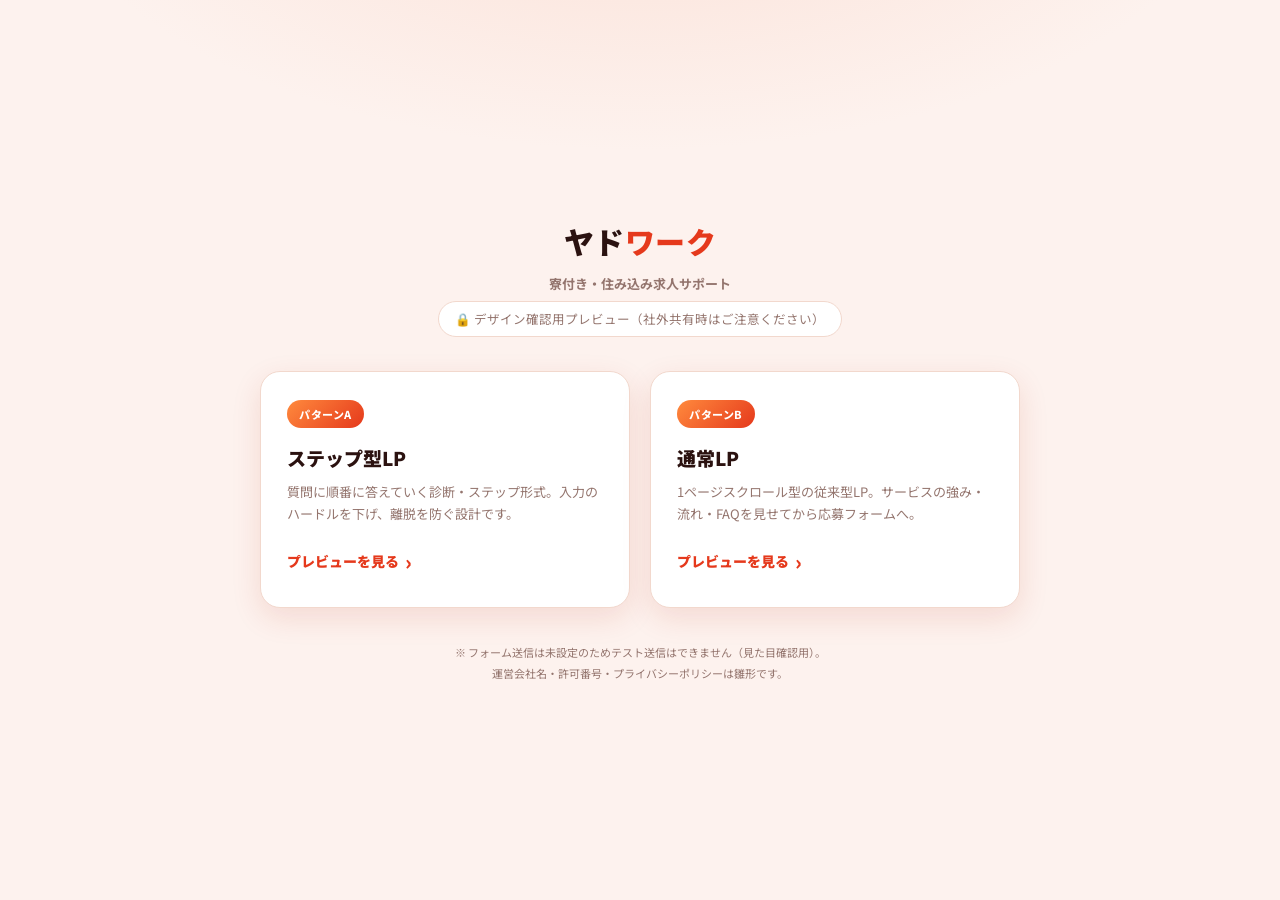
==== index.html @ 2a6c483b "Add ヤドワーク LP (v2 step-type / normal) preview Co-Authored-By: Claude Opus 4.8 <noreply@anthropic.com>" ====
<!DOCTYPE html>
<html lang="ja">
<head>
<meta charset="UTF-8">
<meta name="viewport" content="width=device-width, initial-scale=1.0">
<title>ヤドワーク | LPプレビュー</title>
<meta name="robots" content="noindex,nofollow">
<link rel="icon" type="image/png" href="favicon.png">
<link rel="apple-touch-icon" href="favicon.png">
<link rel="preconnect" href="https://fonts.googleapis.com">
<link rel="preconnect" href="https://fonts.gstatic.com" crossorigin>
<link href="https://fonts.googleapis.com/css2?family=Noto+Sans+JP:wght@400;500;700;800;900&display=swap" rel="stylesheet">
<style>
  :root{
    --primary:#e5391c;--primary-dark:#bb2410;--navy:#2b1210;--sky:#ff8a3d;
    --bg:#fdf2ee;--card:#fff;--text:#2b1a17;--muted:#94756e;--line:#f2d8cd;
    --shadow:0 10px 30px rgba(180,42,18,.12);
  }
  *{box-sizing:border-box;margin:0;padding:0;}
  body{
    font-family:"Noto Sans JP","Hiragino Kaku Gothic ProN","Hiragino Sans",Meiryo,sans-serif;
    color:var(--text);line-height:1.7;min-height:100vh;
    display:flex;flex-direction:column;align-items:center;justify-content:center;
    padding:40px 20px;
    background:radial-gradient(1000px 500px at 50% -150px,#fbe0d6 0%,transparent 60%),var(--bg);
  }
  .logo{font-size:30px;font-weight:900;letter-spacing:.5px;color:var(--navy);margin-bottom:6px;}
  .logo .b{color:var(--primary);}
  .tag{font-size:13px;font-weight:700;color:var(--muted);margin-bottom:6px;}
  .note{font-size:12.5px;color:var(--muted);background:#fff;border:1px solid var(--line);
    border-radius:999px;padding:6px 16px;margin-bottom:34px;}
  .cards{display:grid;gap:20px;width:100%;max-width:760px;}
  @media(min-width:640px){ .cards{grid-template-columns:1fr 1fr;} }
  .card{background:var(--card);border:1px solid var(--line);border-radius:20px;
    padding:28px 26px;box-shadow:var(--shadow);text-decoration:none;color:inherit;
    display:flex;flex-direction:column;transition:transform .16s,box-shadow .16s;}
  .card:hover{transform:translateY(-4px);box-shadow:0 16px 40px rgba(180,42,18,.18);}
  .card .badge{align-self:flex-start;font-size:11px;font-weight:800;color:#fff;
    background:linear-gradient(135deg,var(--sky),var(--primary));
    padding:5px 12px;border-radius:999px;margin-bottom:14px;letter-spacing:.5px;}
  .card h2{font-size:19px;font-weight:900;color:var(--navy);margin-bottom:6px;}
  .card p{font-size:13px;color:var(--muted);margin-bottom:20px;flex:1;}
  .card .go{display:inline-flex;align-items:center;gap:6px;align-self:flex-start;
    font-size:14px;font-weight:900;color:var(--primary);}
  .card .go::after{content:"›";font-size:20px;}
  footer{margin-top:34px;font-size:11px;color:var(--muted);text-align:center;line-height:1.9;}
</style>
</head>
<body>
  <div class="logo">ヤド<span class="b">ワーク</span></div>
  <div class="tag">寮付き・住み込み求人サポート</div>
  <div class="note">🔒 デザイン確認用プレビュー（社外共有時はご注意ください）</div>

  <div class="cards">
    <a class="card" href="v2_home.html">
      <span class="badge">パターンA</span>
      <h2>ステップ型LP</h2>
      <p>質問に順番に答えていく診断・ステップ形式。入力のハードルを下げ、離脱を防ぐ設計です。</p>
      <span class="go">プレビューを見る</span>
    </a>
    <a class="card" href="lp_normal.html">
      <span class="badge">パターンB</span>
      <h2>通常LP</h2>
      <p>1ページスクロール型の従来型LP。サービスの強み・流れ・FAQを見せてから応募フォームへ。</p>
      <span class="go">プレビューを見る</span>
    </a>
  </div>

  <footer>
    ※ フォーム送信は未設定のためテスト送信はできません（見た目確認用）。<br>
    運営会社名・許可番号・プライバシーポリシーは雛形です。
  </footer>
</body>
</html>
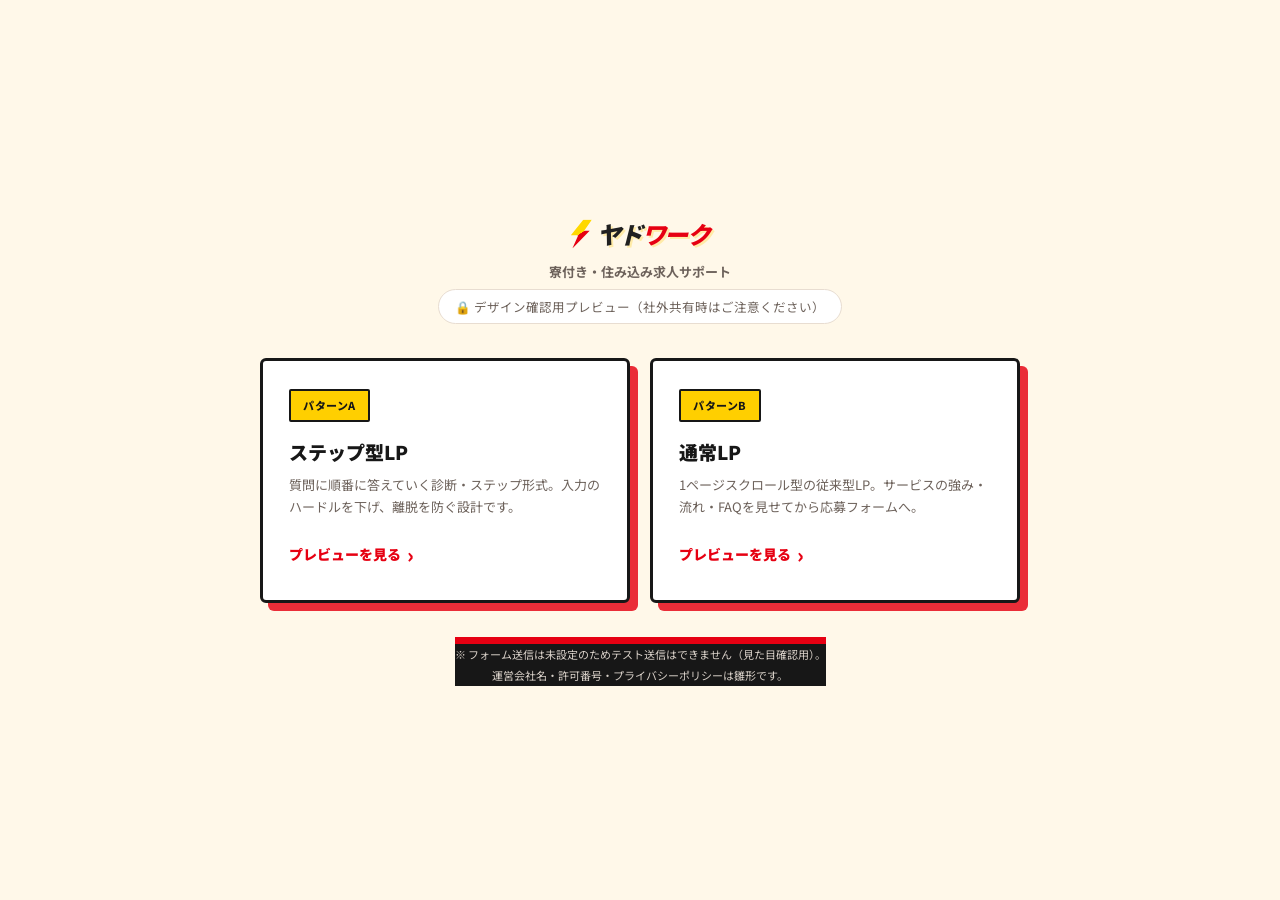
==== commit f5e03077: "Refresh LP design" ====
--- a/index.html
+++ b/index.html
@@ -45,6 +45,7 @@
   .card .go::after{content:"›";font-size:20px;}
   footer{margin-top:34px;font-size:11px;color:var(--muted);text-align:center;line-height:1.9;}
 </style>
+<link rel="stylesheet" href="design-reference.css">
 </head>
 <body>
   <div class="logo">ヤド<span class="b">ワーク</span></div>
--- a/design-reference.css
+++ b/design-reference.css
@@ -0,0 +1,628 @@
+/*
+ * YADOWORK — high-impact recruitment LP theme
+ * Inspired by the reference's urgency, contrast and conversion rhythm,
+ * while preserving YADOWORK's original content and form behavior.
+ */
+
+:root {
+  --primary: #e60012;
+  --primary-dark: #a9000c;
+  --navy: #171717;
+  --accent: #ff3b18;
+  --sky: #ffca00;
+  --sky-light: #fff08a;
+  --bg: #fff8e9;
+  --card: #fff;
+  --text: #1d1d1d;
+  --muted: #6d625b;
+  --line: #e8ddd1;
+  --danger: #d90012;
+  --radius: 10px;
+  --shadow: 0 10px 0 rgba(27, 27, 27, .1);
+  --shadow-sm: 0 4px 0 rgba(27, 27, 27, .09);
+}
+
+* { box-sizing: border-box; }
+
+body {
+  color: var(--text);
+  background: var(--bg);
+}
+
+/* Bold, compact header modeled on direct-response recruitment pages. */
+header {
+  background: rgba(255, 255, 255, .97) !important;
+  border-bottom: 4px solid var(--primary) !important;
+  box-shadow: 0 3px 0 rgba(0, 0, 0, .08);
+}
+
+.header-inner { min-height: 70px; }
+
+.logo,
+header .logo {
+  position: relative;
+  padding-left: 26px;
+  color: #202020 !important;
+  font-size: 24px !important;
+  font-weight: 900 !important;
+  font-style: italic;
+  letter-spacing: -.06em !important;
+  text-shadow: 2px 2px 0 rgba(255, 202, 0, .28);
+}
+
+.logo::before,
+header .logo::before {
+  content: "";
+  position: absolute;
+  left: 0;
+  top: 50%;
+  width: 19px;
+  height: 29px;
+  background: linear-gradient(145deg, #ffd800 0 48%, var(--primary) 49% 100%);
+  clip-path: polygon(55% 0, 100% 0, 67% 39%, 96% 39%, 18% 100%, 39% 54%, 0 54%);
+  transform: translateY(-50%) skewX(-8deg);
+}
+
+.logo .b,
+header .logo .b { color: var(--primary) !important; }
+
+.header-tag,
+header .tag {
+  color: #161616 !important;
+  background: #fff3ad !important;
+  border: 1px solid #f0ce1e;
+  border-radius: 3px !important;
+  font-weight: 900 !important;
+}
+
+.header-cta {
+  border-radius: 5px !important;
+  color: #171717 !important;
+  background: linear-gradient(#ffe95b, #ffc400) !important;
+  border: 2px solid #171717;
+  box-shadow: 0 4px 0 #171717 !important;
+  letter-spacing: .03em;
+}
+
+.header-cta:hover { transform: translateY(2px) !important; box-shadow: 0 2px 0 #171717 !important; }
+
+/* First view: red velocity field, dark photo edge and oversized benefit copy. */
+.hero {
+  isolation: isolate;
+  background:
+    linear-gradient(90deg, rgba(120, 0, 8, .98) 0%, rgba(207, 0, 14, .94) 43%, rgba(213, 0, 15, .38) 72%, rgba(16, 16, 16, .22) 100%),
+    url("images/hero-bg.png") 82% center / cover no-repeat !important;
+  border-bottom: 8px solid #171717;
+}
+
+.hero::before { display: none !important; }
+
+.hero::after { display: none !important; }
+
+.hero-inner {
+  min-height: 535px;
+  padding: 64px 20px 72px !important;
+  text-align: left !important;
+  display: flex;
+  flex-direction: column;
+  align-items: flex-start;
+  justify-content: center;
+}
+
+.hero .inner { text-align: left; }
+
+.hero .sub {
+  position: relative;
+  color: #171717 !important;
+  background: #ffda00 !important;
+  border: 3px solid #171717 !important;
+  border-radius: 0 !important;
+  padding: 7px 22px !important;
+  font-size: 15px !important;
+  font-weight: 900 !important;
+  letter-spacing: .08em !important;
+  transform: skewX(-7deg);
+  box-shadow: 5px 5px 0 rgba(0, 0, 0, .32);
+}
+
+.hero h1 {
+  max-width: 700px;
+  margin-top: 8px !important;
+  font-size: clamp(35px, 4.2vw, 58px) !important;
+  line-height: 1.25 !important;
+  letter-spacing: 0 !important;
+  text-shadow: 0 3px 0 rgba(0, 0, 0, .32), 0 8px 20px rgba(0, 0, 0, .22);
+}
+
+.hero h1 .hl {
+  color: #ffe100 !important;
+  background: none !important;
+  -webkit-text-stroke: 0 !important;
+  text-decoration: none !important;
+  text-shadow: 0 2px 0 #720008;
+}
+
+.hero .lead {
+  max-width: 660px !important;
+  margin: 8px 0 0 !important;
+  padding: 9px 14px;
+  color: #171717;
+  background: rgba(255, 255, 255, .94);
+  border-left: 6px solid #ffda00;
+  font-size: 16px !important;
+  font-weight: 800;
+}
+
+.hero .badges { justify-content: flex-start !important; gap: 8px !important; }
+
+.hero .badge {
+  color: #171717 !important;
+  background: #fff !important;
+  border: 2px solid #171717 !important;
+  border-radius: 4px !important;
+  box-shadow: 3px 3px 0 #ffcf00;
+  font-weight: 900 !important;
+}
+
+.hero .badge .material-symbols-outlined { color: var(--primary); font-weight: 700; }
+
+.hero-cta {
+  min-width: min(420px, 100%);
+  color: #171717 !important;
+  background: linear-gradient(#fff175, #ffca00) !important;
+  border: 3px solid #171717;
+  border-radius: 6px !important;
+  box-shadow: 0 7px 0 #171717, 0 16px 26px rgba(0, 0, 0, .25) !important;
+  font-size: 21px !important;
+  letter-spacing: .03em;
+}
+
+.hero-cta:hover { transform: translateY(3px) !important; box-shadow: 0 4px 0 #171717 !important; }
+
+.trust-band {
+  margin-top: 0;
+  background: #202020 !important;
+  border: 0 !important;
+}
+
+.trust-grid { gap: 8px !important; padding: 18px 0 22px !important; }
+
+.trust-grid .t,
+.trust .t {
+  border: 2px solid #171717 !important;
+  border-radius: 5px !important;
+  box-shadow: 4px 4px 0 #e60012 !important;
+}
+
+.trust-grid b,
+.trust b { color: var(--primary) !important; letter-spacing: -.04em; }
+
+@media (max-width: 719px) {
+  .header-inner { min-height: 60px; }
+  .logo, header .logo { font-size: 21px !important; }
+  .header-cta { padding: 8px 12px !important; font-size: 12px !important; }
+  .hero { background-position: 68% center !important; }
+  .hero-inner { min-height: 540px; padding: 34px 18px 44px !important; justify-content: flex-end; }
+  .hero .inner { padding: 38px 20px 42px !important; }
+  .hero h1 { max-width: 92%; font-size: clamp(30px, 8.6vw, 42px) !important; }
+  .hero .lead { font-size: 14px !important; }
+  .hero .badges { gap: 6px !important; }
+  .hero .badge { padding: 6px 8px !important; font-size: 11px !important; }
+}
+
+@media (max-width: 480px) {
+  .hero-inner { min-height: 510px; }
+  .hero h1 { max-width: 100%; font-size: 31px !important; }
+  .hero .sub { padding: 5px 12px !important; font-size: 12px !important; }
+  .trust-grid .t { padding: 13px 4px !important; }
+}
+
+/* Section rhythm and graphic headlines. */
+section.block { padding: 68px 0 !important; }
+
+section.block:nth-of-type(even) {
+  background-color: rgba(255, 255, 255, .72);
+}
+
+.sec-head { margin-bottom: 38px !important; }
+
+.sec-head .eyebrow {
+  position: relative;
+  color: #fff !important;
+  background: var(--primary) !important;
+  border: 2px solid #171717;
+  border-radius: 0 !important;
+  padding: 6px 20px !important;
+  box-shadow: 4px 4px 0 #ffcf00;
+  letter-spacing: .12em !important;
+  transform: skewX(-6deg);
+}
+
+.sec-head h2 {
+  color: #171717 !important;
+  font-size: clamp(26px, 3vw, 38px) !important;
+  line-height: 1.35 !important;
+  letter-spacing: -.04em !important;
+}
+
+.sec-head h2 .hl {
+  color: var(--primary) !important;
+  background: linear-gradient(transparent 68%, #ffdf24 68%);
+  padding: 0 .08em;
+}
+
+.sec-head p { color: #665d57 !important; font-size: 14px !important; }
+
+.problem {
+  position: relative;
+  max-width: 820px !important;
+  border: 3px solid #171717 !important;
+  border-radius: 7px !important;
+  box-shadow: 10px 10px 0 #ffce00 !important;
+  padding: 34px !important;
+}
+
+.problem::before {
+  content: "CHECK";
+  position: absolute;
+  top: -17px;
+  left: 24px;
+  padding: 4px 13px;
+  color: #fff;
+  background: #171717;
+  font-size: 12px;
+  font-weight: 900;
+  letter-spacing: .16em;
+}
+
+.problem li {
+  border: 1px solid #eadccf !important;
+  border-left: 7px solid var(--primary) !important;
+  border-radius: 3px !important;
+  background: #fff9ee !important;
+  font-size: 15px !important;
+}
+
+.problem .arrow { color: var(--primary) !important; filter: drop-shadow(0 3px 0 #ffd500); }
+
+.problem .solve {
+  display: inline-block;
+  width: 100%;
+  padding: 12px 16px;
+  color: #171717 !important;
+  background: #ffda00;
+  border: 2px solid #171717;
+  font-size: 18px !important;
+}
+
+.reasons { gap: 22px !important; }
+
+.reason,
+.job,
+.voice,
+.flow .c,
+.faq details {
+  border: 2px solid #171717 !important;
+  border-radius: 6px !important;
+  box-shadow: var(--shadow-sm) !important;
+}
+
+.reason { position: relative; overflow: hidden; padding: 26px 22px 30px !important; }
+
+.reason::after {
+  content: "";
+  position: absolute;
+  right: -32px;
+  bottom: -42px;
+  width: 112px;
+  height: 112px;
+  background: #ffdc28;
+  transform: rotate(35deg);
+  opacity: .22;
+}
+
+.reason:hover,
+.job:hover { transform: translateY(-4px) !important; box-shadow: 0 8px 0 rgba(23, 23, 23, .15) !important; }
+
+.reason .num {
+  width: 42px !important;
+  height: 42px !important;
+  border: 2px solid #171717;
+  border-radius: 4px !important;
+  color: #171717 !important;
+  background: #ffda00 !important;
+  box-shadow: 3px 3px 0 var(--primary);
+  font-size: 18px !important;
+}
+
+.reason .ic {
+  color: #fff !important;
+  background: var(--primary) !important;
+  border: 2px solid #171717;
+  border-radius: 50% !important;
+}
+
+.reason h3 { font-size: 18px !important; }
+
+.jobs { gap: 16px !important; }
+
+.job {
+  padding: 26px 12px !important;
+  background: linear-gradient(#fff 0 68%, #fff1b9 68% 100%) !important;
+}
+
+.job .material-symbols-outlined {
+  display: grid;
+  place-items: center;
+  width: 62px;
+  height: 62px;
+  margin: 0 auto;
+  color: #fff !important;
+  background: var(--primary);
+  border: 3px solid #171717;
+  border-radius: 50%;
+  box-shadow: 4px 4px 0 #ffcf00;
+}
+
+.job b { margin-top: 15px !important; font-size: 16px !important; }
+
+.flow .step { gap: 20px !important; }
+
+.flow .step:not(:last-child)::before {
+  left: 24px !important;
+  width: 4px !important;
+  background: repeating-linear-gradient(#171717 0 8px, #ffcf00 8px 16px) !important;
+}
+
+.flow .n {
+  border: 3px solid #171717;
+  color: #171717 !important;
+  background: #ffcf00 !important;
+  box-shadow: 4px 4px 0 var(--primary) !important;
+}
+
+.flow .c { padding: 18px 22px !important; }
+.flow .c h3 { color: var(--primary) !important; font-size: 17px !important; }
+
+.voice { position: relative; border-top: 8px solid var(--primary) !important; }
+.voice .stars { color: #e60012 !important; }
+.voice .ava { color: #171717 !important; background: #ffda00 !important; border: 2px solid #171717; }
+
+.faq { gap: 14px !important; }
+.faq details[open] { box-shadow: 6px 6px 0 #ffcf00 !important; }
+.faq summary { padding: 18px 20px !important; font-size: 15px !important; }
+.faq summary .q { color: #171717 !important; background: #ffcf00 !important; border: 2px solid #171717; border-radius: 3px !important; }
+.faq summary .mk { color: var(--primary) !important; font-weight: 900 !important; }
+
+/* Repeated conversion band. */
+.cta-band {
+  position: relative;
+  overflow: hidden;
+  color: #fff;
+  background: #171717 !important;
+  border-top: 8px solid var(--primary);
+  border-bottom: 8px solid var(--primary);
+}
+
+.cta-band::before,
+.cta-band::after { display: none !important; }
+
+.cta-band .wrap { position: relative; z-index: 1; padding: 60px 20px !important; }
+.cta-band h2 { font-size: clamp(28px, 3vw, 39px) !important; }
+
+.cta-band .btn-big {
+  min-width: min(430px, 100%);
+  color: #171717 !important;
+  background: linear-gradient(#fff27a, #ffc900) !important;
+  border: 3px solid #fff;
+  border-radius: 6px !important;
+  outline: 3px solid #171717;
+  box-shadow: 0 7px 0 #870008, 0 14px 24px rgba(0, 0, 0, .34) !important;
+}
+
+.cta-band .btn-big small { color: #493c1e !important; }
+.cta-band .btn-big:hover { transform: translateY(3px) !important; box-shadow: 0 4px 0 #870008 !important; }
+
+/* Form has the visual gravity of a final offer panel. */
+.form-section {
+  padding: 70px 0 90px !important;
+  background: #f4efe8;
+}
+
+.form-card {
+  max-width: 680px !important;
+  border: 4px solid #171717 !important;
+  border-radius: 7px !important;
+  box-shadow: 12px 12px 0 rgba(230, 0, 18, .88) !important;
+}
+
+.form-card .fhead {
+  position: relative;
+  padding: 28px 24px !important;
+  color: #171717 !important;
+  background: #ffcf00 !important;
+  border-bottom: 4px solid #171717;
+}
+
+.form-card .fhead::before {
+  content: "ENTRY";
+  display: block;
+  margin-bottom: 4px;
+  font-size: 12px;
+  font-weight: 900;
+  letter-spacing: .22em;
+}
+
+.form-card .fhead h2 { font-size: 26px !important; }
+.form-body { padding: 34px !important; }
+
+.field label { color: #171717 !important; font-size: 15px !important; }
+
+.field label .req {
+  border-radius: 2px !important;
+  background: var(--primary) !important;
+}
+
+.field label .opt-tag { border-radius: 2px !important; }
+
+.field input,
+.field select {
+  min-height: 54px;
+  border: 2px solid #bcb2a9 !important;
+  border-radius: 4px !important;
+  background-color: #fff !important;
+}
+
+.field input:focus,
+.field select:focus {
+  border-color: var(--primary) !important;
+  box-shadow: 0 0 0 4px rgba(230, 0, 18, .12) !important;
+}
+
+.btn-submit {
+  border: 3px solid #171717 !important;
+  border-radius: 5px !important;
+  color: #171717 !important;
+  background: linear-gradient(#fff175, #ffca00) !important;
+  box-shadow: 0 7px 0 #171717 !important;
+  font-size: 19px !important;
+}
+
+.btn-submit:hover { transform: translateY(3px) !important; box-shadow: 0 4px 0 #171717 !important; }
+.secure { color: #57504a !important; font-weight: 700; }
+
+.sticky-cta {
+  padding: 9px 12px 13px !important;
+  background: rgba(23, 23, 23, .96) !important;
+  border-top: 4px solid var(--primary) !important;
+}
+
+.sticky-cta a {
+  border: 2px solid #171717 !important;
+  border-radius: 5px !important;
+  color: #171717 !important;
+  background: linear-gradient(#fff175, #ffca00) !important;
+  box-shadow: 0 4px 0 #8f000b !important;
+}
+
+footer {
+  color: #d8d0c8 !important;
+  background: #171717 !important;
+  border-top: 7px solid var(--primary);
+}
+
+footer .upd { color: #171717 !important; background: #ffcf00 !important; border-radius: 3px !important; }
+footer .fname { font-size: 19px !important; font-style: italic; }
+
+.modal { border: 3px solid #171717; border-radius: 6px !important; }
+.modal-head { color: #171717; background: #ffcf00; border-bottom: 3px solid #171717 !important; }
+
+/* Step-style LP: same campaign language, tuned for a 480px funnel. */
+.wrap > header .tag { margin-left: auto; }
+
+#introScreen .hero {
+  min-height: 420px;
+  display: flex;
+  align-items: flex-end;
+}
+
+#introScreen .hero .inner {
+  width: 100%;
+  padding: 34px 22px 38px !important;
+  background: linear-gradient(0deg, rgba(110, 0, 8, .97), rgba(195, 0, 14, .8) 76%, transparent);
+}
+
+#introScreen .hero h1 { max-width: 100%; font-size: 32px !important; }
+#introScreen .hero .lead { font-size: 13px !important; }
+
+.intro {
+  position: relative;
+  padding: 30px 20px 42px !important;
+  background: #fff8e9;
+}
+
+.intro .q { font-size: 22px !important; }
+
+.cta,
+.btn-next {
+  border: 3px solid #171717 !important;
+  border-radius: 5px !important;
+  color: #171717 !important;
+  background: linear-gradient(#fff175, #ffca00) !important;
+  box-shadow: 0 6px 0 #171717 !important;
+}
+
+.cta.alt { color: #fff !important; background: linear-gradient(#f52a39, #c90010) !important; }
+.cta:hover { transform: translateY(3px) !important; box-shadow: 0 3px 0 #171717 !important; }
+
+.progress {
+  top: 58px !important;
+  background: rgba(255, 248, 233, .97) !important;
+  border-bottom: 3px solid #171717 !important;
+}
+
+.progress .bar { height: 12px !important; border: 2px solid #171717; background: #fff !important; }
+.progress .fill { background: repeating-linear-gradient(135deg, #e60012 0 10px, #ffca00 10px 20px) !important; }
+.progress .fill::after { display: none; }
+.progress .meta b { color: var(--primary) !important; }
+
+.form-area .step { padding: 34px 20px 12px !important; }
+.form-area .step h2 { font-size: 23px !important; }
+
+.opt {
+  min-height: 66px;
+  border: 2px solid #171717 !important;
+  border-radius: 5px !important;
+  box-shadow: 4px 4px 0 rgba(23, 23, 23, .14) !important;
+}
+
+.opt .ic { border-radius: 4px !important; background: #fff0a5 !important; }
+.opt:hover { border-color: var(--primary) !important; background: #fff9df !important; }
+.opt.sel { border-color: #171717 !important; background: #fff0a5 !important; box-shadow: 5px 5px 0 var(--primary) !important; }
+.opt.sel .ic { color: #171717 !important; background: #ffca00 !important; }
+
+.btn { border: 2px solid #171717 !important; border-radius: 5px !important; }
+.btn-back { background: #e9e3dc !important; color: #504944 !important; }
+.form-area .btn-submit { line-height: 1.35; }
+
+.done .check { color: #171717 !important; background: #ffcf00 !important; border: 4px solid #171717; border-radius: 50% !important; box-shadow: 6px 6px 0 var(--primary) !important; }
+
+/* Preview selector page. */
+body > .cards .card {
+  border: 3px solid #171717 !important;
+  border-radius: 6px !important;
+  box-shadow: 8px 8px 0 rgba(230, 0, 18, .82) !important;
+}
+
+body > .cards .card:hover { transform: translate(-2px, -2px) !important; box-shadow: 11px 11px 0 rgba(230, 0, 18, .82) !important; }
+body > .cards .badge { color: #171717 !important; background: #ffcf00 !important; border: 2px solid #171717; border-radius: 2px !important; }
+body > .cards .go { color: var(--primary) !important; }
+
+@media (max-width: 719px) {
+  section.block { padding: 52px 0 !important; }
+  .sec-head { margin-bottom: 30px !important; }
+  .sec-head h2 { font-size: 27px !important; }
+  .problem { padding: 30px 17px 22px !important; box-shadow: 7px 7px 0 #ffce00 !important; }
+  .problem li { font-size: 14px !important; }
+  .problem .solve { font-size: 15px !important; }
+  .jobs { grid-template-columns: 1fr 1fr !important; gap: 10px !important; }
+  .job { padding: 20px 8px !important; }
+  .job .material-symbols-outlined { width: 52px; height: 52px; font-size: 31px !important; }
+  .cta-band .wrap { padding: 48px 20px !important; }
+  .form-section { padding: 52px 0 80px !important; }
+  .form-card { box-shadow: 7px 7px 0 rgba(230, 0, 18, .88) !important; }
+  .form-body { padding: 26px 18px 30px !important; }
+}
+
+@media (max-width: 479px) {
+  .header-tag { display: none !important; }
+  .sec-head h2 { font-size: 24px !important; }
+  .flow .step { gap: 13px !important; }
+  .flow .c { padding: 15px !important; }
+  .form-card { border-left-width: 2px !important; border-right-width: 2px !important; }
+  #introScreen .hero h1 { font-size: 29px !important; }
+}
+
+@media (prefers-reduced-motion: reduce) {
+  *, *::before, *::after { scroll-behavior: auto !important; animation-duration: .01ms !important; animation-iteration-count: 1 !important; transition-duration: .01ms !important; }
+}
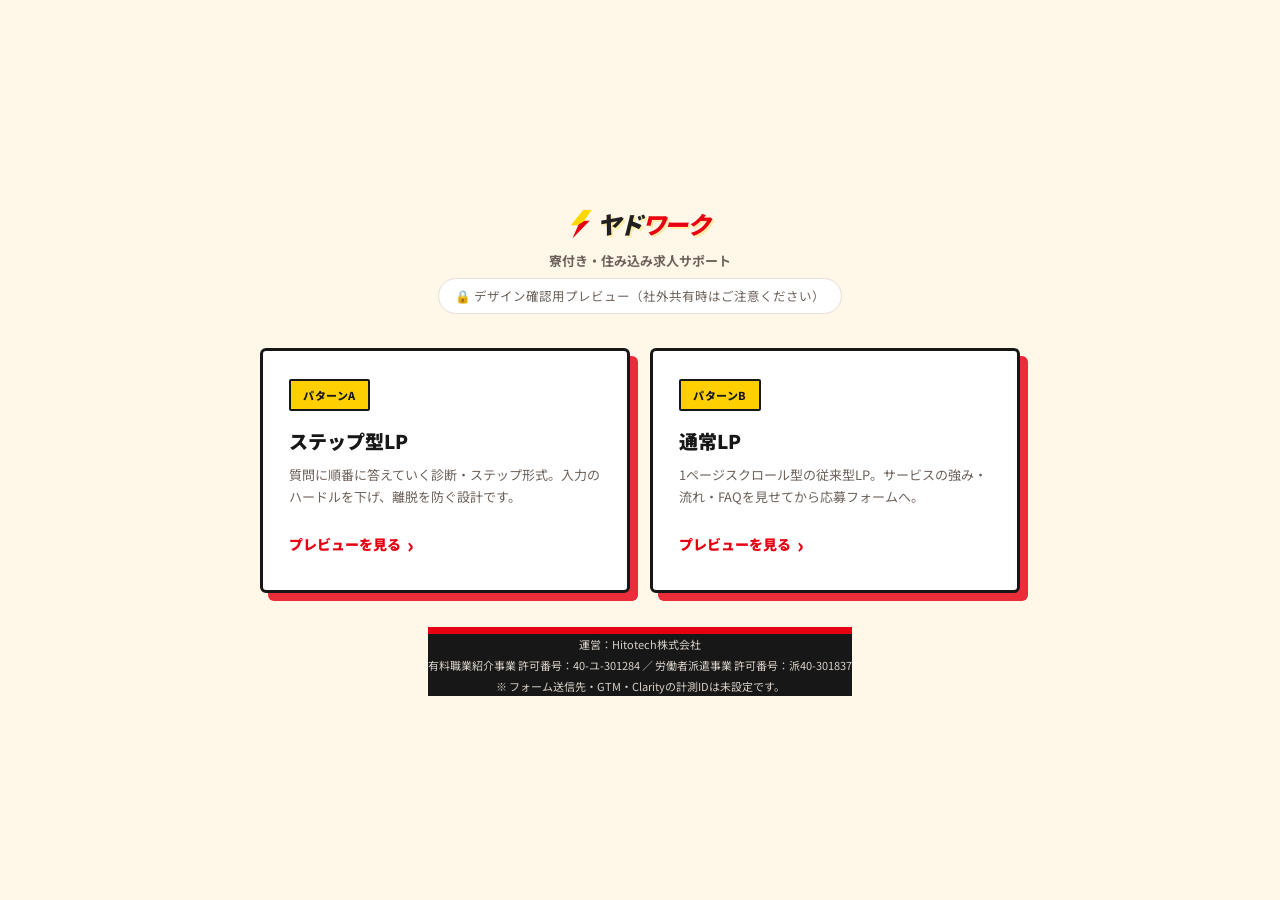
==== commit 2a173fe3: "Prepare both LPs for publication" ====
--- a/index.html
+++ b/index.html
@@ -5,8 +5,8 @@
 <meta name="viewport" content="width=device-width, initial-scale=1.0">
 <title>ヤドワーク | LPプレビュー</title>
 <meta name="robots" content="noindex,nofollow">
-<link rel="icon" type="image/png" href="favicon.png">
-<link rel="apple-touch-icon" href="favicon.png">
+<link rel="icon" type="image/png" href="lp_step/favicon.png">
+<link rel="apple-touch-icon" href="lp_step/favicon.png">
 <link rel="preconnect" href="https://fonts.googleapis.com">
 <link rel="preconnect" href="https://fonts.gstatic.com" crossorigin>
 <link href="https://fonts.googleapis.com/css2?family=Noto+Sans+JP:wght@400;500;700;800;900&display=swap" rel="stylesheet">
@@ -45,7 +45,7 @@
   .card .go::after{content:"›";font-size:20px;}
   footer{margin-top:34px;font-size:11px;color:var(--muted);text-align:center;line-height:1.9;}
 </style>
-<link rel="stylesheet" href="design-reference.css">
+<link rel="stylesheet" href="lp_step/design-reference.css">
 </head>
 <body>
   <div class="logo">ヤド<span class="b">ワーク</span></div>
@@ -53,13 +53,13 @@
   <div class="note">🔒 デザイン確認用プレビュー（社外共有時はご注意ください）</div>
 
   <div class="cards">
-    <a class="card" href="v2_home.html">
+    <a class="card" href="lp_step/index.html">
       <span class="badge">パターンA</span>
       <h2>ステップ型LP</h2>
       <p>質問に順番に答えていく診断・ステップ形式。入力のハードルを下げ、離脱を防ぐ設計です。</p>
       <span class="go">プレビューを見る</span>
     </a>
-    <a class="card" href="lp_normal.html">
+    <a class="card" href="lp_normal/index.html">
       <span class="badge">パターンB</span>
       <h2>通常LP</h2>
       <p>1ページスクロール型の従来型LP。サービスの強み・流れ・FAQを見せてから応募フォームへ。</p>
@@ -68,8 +68,9 @@
   </div>
 
   <footer>
-    ※ フォーム送信は未設定のためテスト送信はできません（見た目確認用）。<br>
-    運営会社名・許可番号・プライバシーポリシーは雛形です。
+    運営：Hitotech株式会社<br>
+    有料職業紹介事業 許可番号：40-ユ-301284 ／ 労働者派遣事業 許可番号：派40-301837<br>
+    ※ フォーム送信先・GTM・Clarityの計測IDは未設定です。
   </footer>
 </body>
 </html>
--- a/lp_step/design-reference.css
+++ b/lp_step/design-reference.css
@@ -0,0 +1,974 @@
+/*
+ * YADOWORK — high-impact recruitment LP theme
+ * Inspired by the reference's urgency, contrast and conversion rhythm,
+ * while preserving YADOWORK's original content and form behavior.
+ */
+
+:root {
+  --primary: #e60012;
+  --primary-dark: #a9000c;
+  --navy: #171717;
+  --accent: #ff3b18;
+  --sky: #ffca00;
+  --sky-light: #fff08a;
+  --bg: #fff8e9;
+  --card: #fff;
+  --text: #1d1d1d;
+  --muted: #6d625b;
+  --line: #e8ddd1;
+  --danger: #d90012;
+  --radius: 10px;
+  --shadow: 0 10px 0 rgba(27, 27, 27, .1);
+  --shadow-sm: 0 4px 0 rgba(27, 27, 27, .09);
+}
+
+* { box-sizing: border-box; }
+
+body {
+  color: var(--text);
+  background: var(--bg);
+}
+
+/* Bold, compact header modeled on direct-response recruitment pages. */
+header {
+  background: rgba(255, 255, 255, .97) !important;
+  border-bottom: 4px solid var(--primary) !important;
+  box-shadow: 0 3px 0 rgba(0, 0, 0, .08);
+}
+
+.header-inner { min-height: 70px; }
+
+.logo,
+header .logo {
+  position: relative;
+  padding-left: 26px;
+  color: #202020 !important;
+  font-size: 24px !important;
+  font-weight: 900 !important;
+  font-style: italic;
+  letter-spacing: -.06em !important;
+  text-shadow: 2px 2px 0 rgba(255, 202, 0, .28);
+}
+
+.logo::before,
+header .logo::before {
+  content: "";
+  position: absolute;
+  left: 0;
+  top: 50%;
+  width: 19px;
+  height: 29px;
+  background: linear-gradient(145deg, #ffd800 0 48%, var(--primary) 49% 100%);
+  clip-path: polygon(55% 0, 100% 0, 67% 39%, 96% 39%, 18% 100%, 39% 54%, 0 54%);
+  transform: translateY(-50%) skewX(-8deg);
+}
+
+.logo .b,
+header .logo .b { color: var(--primary) !important; }
+
+.header-tag,
+header .tag {
+  color: #161616 !important;
+  background: #fff3ad !important;
+  border: 1px solid #f0ce1e;
+  border-radius: 3px !important;
+  font-weight: 900 !important;
+}
+
+.header-cta {
+  border-radius: 5px !important;
+  color: #171717 !important;
+  background: linear-gradient(#ffe95b, #ffc400) !important;
+  border: 2px solid #171717;
+  box-shadow: 0 4px 0 #171717 !important;
+  letter-spacing: .03em;
+}
+
+.header-cta:hover { transform: translateY(2px) !important; box-shadow: 0 2px 0 #171717 !important; }
+
+/* First view: red velocity field, dark photo edge and oversized benefit copy. */
+.hero {
+  isolation: isolate;
+  background:
+    linear-gradient(90deg, rgba(120, 0, 8, .98) 0%, rgba(207, 0, 14, .94) 43%, rgba(213, 0, 15, .38) 72%, rgba(16, 16, 16, .22) 100%),
+    url("images/hero-bg.png") 82% center / cover no-repeat !important;
+  border-bottom: 8px solid #171717;
+}
+
+.hero::before { display: none !important; }
+
+.hero::after { display: none !important; }
+
+.hero-inner {
+  min-height: 535px;
+  padding: 64px 20px 72px !important;
+  text-align: left !important;
+  display: flex;
+  flex-direction: column;
+  align-items: flex-start;
+  justify-content: center;
+}
+
+.hero .inner { text-align: left; }
+
+.hero .sub {
+  position: relative;
+  color: #171717 !important;
+  background: #ffda00 !important;
+  border: 3px solid #171717 !important;
+  border-radius: 0 !important;
+  padding: 7px 22px !important;
+  font-size: 15px !important;
+  font-weight: 900 !important;
+  letter-spacing: .08em !important;
+  transform: skewX(-7deg);
+  box-shadow: 5px 5px 0 rgba(0, 0, 0, .32);
+}
+
+.hero h1 {
+  max-width: 700px;
+  margin-top: 8px !important;
+  font-size: clamp(35px, 4.2vw, 58px) !important;
+  line-height: 1.25 !important;
+  letter-spacing: 0 !important;
+  text-shadow: 0 3px 0 rgba(0, 0, 0, .32), 0 8px 20px rgba(0, 0, 0, .22);
+}
+
+.hero h1 .hl {
+  color: #ffe100 !important;
+  background: none !important;
+  -webkit-text-stroke: 0 !important;
+  text-decoration: none !important;
+  text-shadow: 0 2px 0 #720008;
+}
+
+.hero h1 .hero-line { display: block; }
+
+.hero h1 .hero-key {
+  display: inline-block;
+  font-size: 1.12em;
+  font-weight: 1000;
+  letter-spacing: .025em;
+  text-shadow: 0 2px 0 #720008, 0 6px 16px rgba(65, 0, 5, .38) !important;
+}
+
+.hero .lead {
+  max-width: 660px !important;
+  margin: 8px 0 0 !important;
+  padding: 9px 14px;
+  color: #171717;
+  background: rgba(255, 255, 255, .94);
+  border-left: 6px solid #ffda00;
+  font-size: 16px !important;
+  font-weight: 800;
+}
+
+.hero .badges { justify-content: flex-start !important; gap: 8px !important; }
+
+.hero .badge {
+  color: #171717 !important;
+  background: #fff !important;
+  border: 2px solid #171717 !important;
+  border-radius: 4px !important;
+  box-shadow: 3px 3px 0 #ffcf00;
+  font-weight: 900 !important;
+}
+
+.hero .badge .material-symbols-outlined { color: var(--primary); font-weight: 700; }
+
+.hero-cta {
+  min-width: min(420px, 100%);
+  color: #171717 !important;
+  background: linear-gradient(#fff175, #ffca00) !important;
+  border: 3px solid #171717;
+  border-radius: 6px !important;
+  box-shadow: 0 7px 0 #171717, 0 16px 26px rgba(0, 0, 0, .25) !important;
+  font-size: 21px !important;
+  letter-spacing: .03em;
+}
+
+.hero-cta:hover { transform: translateY(3px) !important; box-shadow: 0 4px 0 #171717 !important; }
+
+.trust-band {
+  margin-top: 0;
+  background: #202020 !important;
+  border: 0 !important;
+}
+
+.trust-grid { gap: 8px !important; padding: 18px 0 22px !important; }
+
+.trust-grid .t,
+.trust .t {
+  border: 2px solid #171717 !important;
+  border-radius: 5px !important;
+  box-shadow: 4px 4px 0 #e60012 !important;
+}
+
+.trust-grid b,
+.trust b { color: var(--primary) !important; letter-spacing: -.04em; }
+
+@media (max-width: 719px) {
+  .header-inner { min-height: 60px; }
+  .logo, header .logo { font-size: 21px !important; }
+  .header-cta { padding: 8px 12px !important; font-size: 12px !important; }
+  .hero { background-position: 68% center !important; }
+  .hero-inner { min-height: 540px; padding: 34px 18px 44px !important; justify-content: flex-end; }
+  .hero .inner { padding: 38px 20px 42px !important; }
+  .hero h1 { max-width: 92%; font-size: clamp(30px, 8.6vw, 42px) !important; }
+  .hero .lead { font-size: 14px !important; }
+  .hero .badges { gap: 6px !important; }
+  .hero .badge { padding: 6px 8px !important; font-size: 11px !important; }
+}
+
+@media (max-width: 480px) {
+  .hero-inner { min-height: 510px; }
+  .hero h1 { max-width: 100%; font-size: 31px !important; }
+  .hero .sub { padding: 5px 12px !important; font-size: 12px !important; }
+  .trust-grid .t { padding: 13px 4px !important; }
+}
+
+/* Section rhythm and graphic headlines. */
+section.block { padding: 68px 0 !important; }
+
+section.block:nth-of-type(even) {
+  background-color: rgba(255, 255, 255, .72);
+}
+
+.sec-head { margin-bottom: 38px !important; }
+
+.sec-head .eyebrow {
+  position: relative;
+  color: #fff !important;
+  background: var(--primary) !important;
+  border: 2px solid #171717;
+  border-radius: 0 !important;
+  padding: 6px 20px !important;
+  box-shadow: 4px 4px 0 #ffcf00;
+  letter-spacing: .12em !important;
+  transform: skewX(-6deg);
+}
+
+.sec-head h2 {
+  color: #171717 !important;
+  font-size: clamp(26px, 3vw, 38px) !important;
+  line-height: 1.35 !important;
+  letter-spacing: -.04em !important;
+}
+
+.sec-head h2 .hl {
+  color: var(--primary) !important;
+  background: linear-gradient(transparent 68%, #ffdf24 68%);
+  padding: 0 .08em;
+}
+
+.sec-head p { color: #665d57 !important; font-size: 14px !important; }
+
+.problem {
+  position: relative;
+  max-width: 820px !important;
+  border: 3px solid #171717 !important;
+  border-radius: 7px !important;
+  box-shadow: 10px 10px 0 #ffce00 !important;
+  padding: 34px !important;
+}
+
+.problem::before {
+  content: "CHECK";
+  position: absolute;
+  top: -17px;
+  left: 24px;
+  padding: 4px 13px;
+  color: #fff;
+  background: #171717;
+  font-size: 12px;
+  font-weight: 900;
+  letter-spacing: .16em;
+}
+
+.problem li {
+  border: 1px solid #eadccf !important;
+  border-left: 7px solid var(--primary) !important;
+  border-radius: 3px !important;
+  background: #fff9ee !important;
+  font-size: 15px !important;
+}
+
+.problem .arrow { color: var(--primary) !important; filter: drop-shadow(0 3px 0 #ffd500); }
+
+.problem .solve {
+  display: inline-block;
+  width: 100%;
+  padding: 12px 16px;
+  color: #171717 !important;
+  background: #ffda00;
+  border: 2px solid #171717;
+  font-size: 18px !important;
+}
+
+.reasons { gap: 22px !important; }
+
+.reason,
+.job,
+.voice,
+.flow .c,
+.faq details {
+  border: 2px solid #171717 !important;
+  border-radius: 6px !important;
+  box-shadow: var(--shadow-sm) !important;
+}
+
+.reason { position: relative; overflow: hidden; padding: 26px 22px 30px !important; }
+
+.reason::after {
+  content: "";
+  position: absolute;
+  right: -32px;
+  bottom: -42px;
+  width: 112px;
+  height: 112px;
+  background: #ffdc28;
+  transform: rotate(35deg);
+  opacity: .22;
+}
+
+.reason:hover,
+.job:hover { transform: translateY(-4px) !important; box-shadow: 0 8px 0 rgba(23, 23, 23, .15) !important; }
+
+.reason .num {
+  width: 42px !important;
+  height: 42px !important;
+  border: 2px solid #171717;
+  border-radius: 4px !important;
+  color: #171717 !important;
+  background: #ffda00 !important;
+  box-shadow: 3px 3px 0 var(--primary);
+  font-size: 18px !important;
+}
+
+.reason .ic {
+  color: #fff !important;
+  background: var(--primary) !important;
+  border: 2px solid #171717;
+  border-radius: 50% !important;
+}
+
+.reason h3 { font-size: 18px !important; }
+
+.jobs { gap: 16px !important; }
+
+.job {
+  padding: 26px 12px !important;
+  background: linear-gradient(#fff 0 68%, #fff1b9 68% 100%) !important;
+}
+
+.job .material-symbols-outlined {
+  display: grid;
+  place-items: center;
+  width: 62px;
+  height: 62px;
+  margin: 0 auto;
+  color: #fff !important;
+  background: var(--primary);
+  border: 3px solid #171717;
+  border-radius: 50%;
+  box-shadow: 4px 4px 0 #ffcf00;
+}
+
+.job b { margin-top: 15px !important; font-size: 16px !important; }
+
+.flow .step { gap: 20px !important; }
+
+.flow .step:not(:last-child)::before {
+  left: 24px !important;
+  width: 4px !important;
+  background: repeating-linear-gradient(#171717 0 8px, #ffcf00 8px 16px) !important;
+}
+
+.flow .n {
+  border: 3px solid #171717;
+  color: #171717 !important;
+  background: #ffcf00 !important;
+  box-shadow: 4px 4px 0 var(--primary) !important;
+}
+
+.flow .c { padding: 18px 22px !important; }
+.flow .c h3 { color: var(--primary) !important; font-size: 17px !important; }
+
+.voice { position: relative; border-top: 8px solid var(--primary) !important; }
+.voice .stars { color: #e60012 !important; }
+.voice .ava { color: #171717 !important; background: #ffda00 !important; border: 2px solid #171717; }
+
+.faq { gap: 14px !important; }
+.faq details[open] { box-shadow: 6px 6px 0 #ffcf00 !important; }
+.faq summary { padding: 18px 20px !important; font-size: 15px !important; }
+.faq summary .q { color: #171717 !important; background: #ffcf00 !important; border: 2px solid #171717; border-radius: 3px !important; }
+.faq summary .mk { color: var(--primary) !important; font-weight: 900 !important; }
+
+/* Repeated conversion band. */
+.cta-band {
+  position: relative;
+  overflow: hidden;
+  color: #fff;
+  background: #171717 !important;
+  border-top: 8px solid var(--primary);
+  border-bottom: 8px solid var(--primary);
+}
+
+.cta-band::before,
+.cta-band::after { display: none !important; }
+
+.cta-band .wrap { position: relative; z-index: 1; padding: 60px 20px !important; }
+.cta-band h2 { font-size: clamp(28px, 3vw, 39px) !important; }
+
+.cta-band .btn-big {
+  min-width: min(430px, 100%);
+  color: #171717 !important;
+  background: linear-gradient(#fff27a, #ffc900) !important;
+  border: 3px solid #fff;
+  border-radius: 6px !important;
+  outline: 3px solid #171717;
+  box-shadow: 0 7px 0 #870008, 0 14px 24px rgba(0, 0, 0, .34) !important;
+}
+
+.cta-band .btn-big small { color: #493c1e !important; }
+.cta-band .btn-big:hover { transform: translateY(3px) !important; box-shadow: 0 4px 0 #870008 !important; }
+
+/* Form has the visual gravity of a final offer panel. */
+.form-section {
+  padding: 70px 0 90px !important;
+  background: #f4efe8;
+}
+
+.form-card {
+  max-width: 680px !important;
+  border: 4px solid #171717 !important;
+  border-radius: 7px !important;
+  box-shadow: 12px 12px 0 rgba(230, 0, 18, .88) !important;
+}
+
+.form-card .fhead {
+  position: relative;
+  padding: 28px 24px !important;
+  color: #171717 !important;
+  background: #ffcf00 !important;
+  border-bottom: 4px solid #171717;
+}
+
+.form-card .fhead::before {
+  content: "ENTRY";
+  display: block;
+  margin-bottom: 4px;
+  font-size: 12px;
+  font-weight: 900;
+  letter-spacing: .22em;
+}
+
+.form-card .fhead h2 { font-size: 26px !important; }
+.form-body { padding: 34px !important; }
+
+.field label { color: #171717 !important; font-size: 15px !important; }
+
+.field label .req {
+  border-radius: 2px !important;
+  background: var(--primary) !important;
+}
+
+.field label .opt-tag { border-radius: 2px !important; }
+
+.field input,
+.field select {
+  min-height: 54px;
+  border: 2px solid #bcb2a9 !important;
+  border-radius: 4px !important;
+  background-color: #fff !important;
+}
+
+.field input:focus,
+.field select:focus {
+  border-color: var(--primary) !important;
+  box-shadow: 0 0 0 4px rgba(230, 0, 18, .12) !important;
+}
+
+.btn-submit {
+  border: 3px solid #171717 !important;
+  border-radius: 5px !important;
+  color: #171717 !important;
+  background: linear-gradient(#fff175, #ffca00) !important;
+  box-shadow: 0 7px 0 #171717 !important;
+  font-size: 19px !important;
+}
+
+.btn-submit:hover { transform: translateY(3px) !important; box-shadow: 0 4px 0 #171717 !important; }
+.secure { color: #57504a !important; font-weight: 700; }
+
+.sticky-cta {
+  padding: 9px 12px 13px !important;
+  background: rgba(23, 23, 23, .96) !important;
+  border-top: 4px solid var(--primary) !important;
+}
+
+.sticky-cta a {
+  border: 2px solid #171717 !important;
+  border-radius: 5px !important;
+  color: #171717 !important;
+  background: linear-gradient(#fff175, #ffca00) !important;
+  box-shadow: 0 4px 0 #8f000b !important;
+}
+
+footer {
+  color: #d8d0c8 !important;
+  background: #171717 !important;
+  border-top: 7px solid var(--primary);
+}
+
+footer .upd { color: #171717 !important; background: #ffcf00 !important; border-radius: 3px !important; }
+footer .fname { font-size: 19px !important; font-style: italic; }
+
+.modal { border: 3px solid #171717; border-radius: 6px !important; }
+.modal-head { color: #171717; background: #ffcf00; border-bottom: 3px solid #171717 !important; }
+
+/* Step-style LP: same campaign language, tuned for a 480px funnel. */
+.wrap > header .tag { margin-left: auto; }
+
+#introScreen .hero {
+  min-height: 540px;
+  padding: 0 !important;
+  display: flex;
+  align-items: flex-end;
+  background:
+    linear-gradient(0deg, rgba(112, 0, 8, .98) 0%, rgba(190, 0, 14, .88) 53%, rgba(143, 0, 10, .38) 76%, rgba(20, 20, 20, .08) 100%),
+    url("images/hero-bg.png") 57% center / cover no-repeat !important;
+}
+
+#introScreen .hero .inner {
+  width: 100%;
+  padding: 40px 24px 34px !important;
+  background: transparent !important;
+}
+
+#introScreen .hero h1 {
+  max-width: 100%;
+  margin: 14px 0 12px !important;
+  font-size: 28px !important;
+  line-height: 1.3 !important;
+  text-align: left;
+}
+
+#introScreen .hero h1 .hero-line {
+  display: block;
+  white-space: nowrap;
+}
+
+#introScreen .hero h1 .hero-line-last { font-size: .92em; }
+#introScreen .hero h1 .hero-break-mobile { display: none; }
+
+#introScreen .hero .lead {
+  width: 100%;
+  margin-top: 0 !important;
+  padding: 8px 10px !important;
+  font-size: 12px !important;
+  line-height: 1.65;
+}
+
+#introScreen .hero .badges {
+  display: grid;
+  grid-template-columns: 1fr 1fr;
+  width: 100%;
+  margin-top: 14px !important;
+}
+
+#introScreen .hero .badge {
+  justify-content: center;
+  min-width: 0;
+  padding: 7px 5px !important;
+  font-size: 11px !important;
+}
+
+/* Desktop step funnel: same vertical rhythm as the long-form LP. */
+@media (min-width: 1100px) {
+  body.step-lp {
+    background: #fff8e9 !important;
+  }
+
+  .step-lp .wrap {
+    width: 100% !important;
+    max-width: none !important;
+    margin: 0 !important;
+    background: transparent !important;
+    box-shadow: none !important;
+  }
+
+  .step-lp .wrap > header {
+    min-height: 76px;
+    padding: 15px max(40px, calc((100% - 1200px) / 2)) !important;
+  }
+
+  .step-lp .wrap > header .logo { font-size: 25px !important; }
+  .step-lp .wrap > header .tag {
+    padding: 7px 13px !important;
+    font-size: 12px !important;
+  }
+
+  .step-lp #introScreen {
+    display: block;
+    min-height: auto !important;
+    padding: 0 !important;
+    background: #fff8e9 !important;
+    overflow: hidden !important;
+  }
+
+  .step-lp #introScreen::before { display: none !important; }
+
+  .step-lp #introScreen .hero {
+    width: 100% !important;
+    max-width: none !important;
+    min-height: 650px !important;
+    align-items: center !important;
+    overflow: hidden !important;
+    border: 0 !important;
+    border-bottom: 8px solid #171717 !important;
+    border-radius: 0 !important;
+    box-shadow: none !important;
+    background:
+      linear-gradient(90deg, rgba(112, 0, 8, .98) 0%, rgba(194, 0, 14, .94) 45%, rgba(178, 0, 13, .48) 66%, rgba(18, 18, 18, .08) 100%),
+      url("images/hero-bg.png") 82% 38% / cover no-repeat !important;
+  }
+
+  .step-lp #introScreen .hero .inner {
+    width: 100%;
+    max-width: 1200px;
+    margin: 0 auto;
+    padding: 82px 20px 88px !important;
+  }
+
+  .step-lp #introScreen .hero .sub {
+    margin-bottom: 20px !important;
+    padding: 8px 22px !important;
+    font-size: 15px !important;
+  }
+
+  .step-lp #introScreen .hero h1 {
+    max-width: 760px !important;
+    margin: 14px 0 18px !important;
+    font-size: clamp(38px, 3.5vw, 50px) !important;
+    line-height: 1.25 !important;
+  }
+
+  .step-lp #introScreen .hero .lead {
+    max-width: 680px !important;
+    padding: 10px 14px !important;
+    font-size: 16px !important;
+    line-height: 1.7 !important;
+  }
+
+  .step-lp #introScreen .hero .lead br { display: none !important; }
+
+  .step-lp #introScreen .hero .badges {
+    max-width: 680px;
+    grid-template-columns: repeat(4, minmax(0, 1fr));
+    margin-top: 20px !important;
+    gap: 9px !important;
+  }
+
+  .step-lp #introScreen .hero .badge {
+    padding: 10px 7px !important;
+    font-size: 12px !important;
+  }
+
+  .step-lp #introScreen .intro {
+    width: 100% !important;
+    max-width: 960px !important;
+    margin: 0 auto !important;
+    padding: 48px 20px 60px !important;
+    background: transparent !important;
+    border: 0 !important;
+    border-radius: 0 !important;
+    box-shadow: none !important;
+  }
+
+  .step-lp #introScreen .intro .q {
+    font-size: 30px !important;
+    line-height: 1.35;
+  }
+
+  .step-lp #introScreen .intro .note {
+    margin: 7px 0 26px;
+    font-size: 14px;
+  }
+
+  .step-lp #introScreen .cta-row {
+    display: flex !important;
+    gap: 18px;
+    max-width: 860px;
+    margin: 0 auto;
+  }
+
+  .step-lp #introScreen .cta-row .cta {
+    width: auto !important;
+    min-height: 82px;
+    margin: 0 !important;
+    padding: 16px 38px 16px 20px !important;
+    font-size: 18px !important;
+  }
+
+  .step-lp #introScreen .trust {
+    max-width: 760px;
+    margin: 34px auto 0 !important;
+  }
+
+  .step-lp #introScreen .trust .t {
+    flex-direction: column !important;
+    gap: 4px !important;
+    min-width: 0;
+    padding: 14px 8px !important;
+  }
+
+  .step-lp #introScreen .trust .tt { align-items: center !important; }
+  .step-lp #introScreen .trust b { font-size: 20px !important; }
+  .step-lp #introScreen .trust span { font-size: 11px !important; }
+  .step-lp #introScreen .trust .t .material-symbols-outlined { font-size: 32px !important; }
+
+  .step-lp #formScreen,
+  .step-lp #doneScreen {
+    width: 100% !important;
+    max-width: 760px !important;
+    margin: 56px auto !important;
+    border: 3px solid #171717;
+    border-radius: 9px !important;
+    box-shadow: 10px 10px 0 rgba(230, 0, 18, .86) !important;
+    overflow: hidden;
+  }
+
+  .step-lp #formScreen .progress { position: static !important; }
+  .step-lp #formScreen .step { padding: 36px 48px 8px !important; }
+  .step-lp #formScreen .opts:not(.two) { grid-template-columns: 1fr 1fr; gap: 14px; }
+  .step-lp #formScreen .opts:not(.two) .opt:last-child:nth-child(odd) { grid-column: 1 / -1; }
+
+  .step-lp .wrap > footer {
+    padding: 30px max(40px, calc((100% - 1200px) / 2)) !important;
+  }
+}
+
+/* Tablet landscape keeps the compact step layout instead of squeezing two columns. */
+@media (min-width: 900px) and (max-width: 1099px) {
+  body.step-lp { background: #f4eee6 !important; }
+
+  .step-lp .wrap {
+    width: 100% !important;
+    max-width: 520px !important;
+    margin: 0 auto !important;
+    background: #fff8e9 !important;
+    box-shadow: 0 0 48px rgba(23, 23, 23, .13) !important;
+  }
+
+  .step-lp .wrap > header { padding: 13px 20px !important; }
+  .step-lp .wrap > header .logo { font-size: 21px !important; }
+  .step-lp .wrap > header .tag { font-size: 10.5px !important; }
+
+  .step-lp #introScreen {
+    display: block;
+    min-height: auto !important;
+    padding: 0 !important;
+    background: transparent !important;
+    overflow: visible !important;
+  }
+
+  .step-lp #introScreen::before { display: none !important; }
+
+  .step-lp #introScreen .hero {
+    width: 100% !important;
+    max-width: none !important;
+    min-height: 540px !important;
+    align-self: stretch !important;
+    overflow: hidden !important;
+  }
+
+  .step-lp #introScreen .hero .inner { padding: 40px 24px 34px !important; }
+  .step-lp #introScreen .hero .sub { margin-bottom: 16px !important; font-size: 13px !important; }
+  .step-lp #introScreen .hero h1 { margin: 14px 0 12px !important; font-size: 28px !important; }
+  .step-lp #introScreen .hero .lead { font-size: 12px !important; }
+  .step-lp #introScreen .hero .lead br { display: inline !important; }
+
+  .step-lp #introScreen .intro {
+    width: auto !important;
+    max-width: none !important;
+    margin: 0 !important;
+    padding: 30px 20px 42px !important;
+    background: #fff8e9 !important;
+    border-radius: 0 !important;
+    box-shadow: none !important;
+  }
+
+  .step-lp #introScreen .cta-row { display: block !important; }
+  .step-lp #introScreen .cta-row .cta { width: 100% !important; margin: 11px 0 !important; }
+  .step-lp #introScreen .trust .t { flex-direction: column !important; gap: 4px !important; }
+  .step-lp #introScreen .trust .tt { align-items: center !important; }
+
+  .step-lp #formScreen,
+  .step-lp #doneScreen {
+    width: 100% !important;
+    max-width: 520px !important;
+    margin: 0 auto !important;
+    border-radius: 0 !important;
+    box-shadow: none !important;
+  }
+
+  .step-lp .wrap > footer { padding: 26px 20px !important; }
+}
+
+.intro {
+  position: relative;
+  padding: 30px 20px 42px !important;
+  background: #fff8e9;
+}
+
+.intro .q { font-size: 22px !important; }
+
+.cta,
+.btn-next {
+  border: 3px solid #171717 !important;
+  border-radius: 5px !important;
+  color: #171717 !important;
+  background: linear-gradient(#fff175, #ffca00) !important;
+  box-shadow: 0 6px 0 #171717 !important;
+}
+
+.cta.alt { color: #fff !important; background: linear-gradient(#f52a39, #c90010) !important; }
+.cta:hover { transform: translateY(3px) !important; box-shadow: 0 3px 0 #171717 !important; }
+
+.progress {
+  top: 58px !important;
+  background: rgba(255, 248, 233, .97) !important;
+  border-bottom: 3px solid #171717 !important;
+}
+
+.progress .bar { height: 12px !important; border: 2px solid #171717; background: #fff !important; }
+.progress .fill { background: repeating-linear-gradient(135deg, #e60012 0 10px, #ffca00 10px 20px) !important; }
+.progress .fill::after { display: none; }
+.progress .meta b { color: var(--primary) !important; }
+
+.form-area .step { padding: 34px 20px 12px !important; }
+.form-area .step h2 { font-size: 23px !important; }
+
+.opt {
+  min-height: 66px;
+  border: 2px solid #171717 !important;
+  border-radius: 5px !important;
+  box-shadow: 4px 4px 0 rgba(23, 23, 23, .14) !important;
+}
+
+.opt .ic { border-radius: 4px !important; background: #fff0a5 !important; }
+.opt:hover { border-color: var(--primary) !important; background: #fff9df !important; }
+.opt.sel { border-color: #171717 !important; background: #fff0a5 !important; box-shadow: 5px 5px 0 var(--primary) !important; }
+.opt.sel .ic { color: #171717 !important; background: #ffca00 !important; }
+
+.btn { border: 2px solid #171717 !important; border-radius: 5px !important; }
+.btn-back { background: #e9e3dc !important; color: #504944 !important; }
+.form-area .btn-submit { line-height: 1.35; }
+
+.done .check { color: #171717 !important; background: #ffcf00 !important; border: 4px solid #171717; border-radius: 50% !important; box-shadow: 6px 6px 0 var(--primary) !important; }
+
+/* Preview selector page. */
+body > .cards .card {
+  border: 3px solid #171717 !important;
+  border-radius: 6px !important;
+  box-shadow: 8px 8px 0 rgba(230, 0, 18, .82) !important;
+}
+
+body > .cards .card:hover { transform: translate(-2px, -2px) !important; box-shadow: 11px 11px 0 rgba(230, 0, 18, .82) !important; }
+body > .cards .badge { color: #171717 !important; background: #ffcf00 !important; border: 2px solid #171717; border-radius: 2px !important; }
+body > .cards .go { color: var(--primary) !important; }
+
+@media (max-width: 719px) {
+  section.block { padding: 52px 0 !important; }
+  .sec-head { margin-bottom: 30px !important; }
+  .sec-head h2 { font-size: 27px !important; }
+  .problem { padding: 30px 17px 22px !important; box-shadow: 7px 7px 0 #ffce00 !important; }
+  .problem li { font-size: 14px !important; }
+  .problem .solve { font-size: 15px !important; }
+  .jobs { grid-template-columns: 1fr 1fr !important; gap: 10px !important; }
+  .job { padding: 20px 8px !important; }
+  .job .material-symbols-outlined { width: 52px; height: 52px; font-size: 31px !important; }
+  .cta-band .wrap { padding: 48px 20px !important; }
+  .form-section { padding: 52px 0 80px !important; }
+  .form-card { box-shadow: 7px 7px 0 rgba(230, 0, 18, .88) !important; }
+  .form-body { padding: 26px 18px 30px !important; }
+}
+
+@media (max-width: 479px) {
+  .header-tag { display: none !important; }
+  .sec-head h2 { font-size: 24px !important; }
+  .flow .step { gap: 13px !important; }
+  .flow .c { padding: 15px !important; }
+  .form-card { border-left-width: 2px !important; border-right-width: 2px !important; }
+  #introScreen .hero { min-height: 515px; }
+  #introScreen .hero .inner { padding: 34px 20px 28px !important; }
+  #introScreen .hero h1 { font-size: clamp(23px, 6.7vw, 28px) !important; }
+}
+
+@media (max-width: 419px) {
+  #introScreen .hero { min-height: 535px; }
+  #introScreen .hero h1 .hero-break-mobile { display: block; }
+}
+
+@media (prefers-reduced-motion: reduce) {
+  *, *::before, *::after { scroll-behavior: auto !important; animation-duration: .01ms !important; animation-iteration-count: 1 !important; transition-duration: .01ms !important; }
+}
+
+/* First-choice hierarchy: one dominant action with a quiet secondary option. */
+#introScreen .hero h1 .hero-audience { white-space: normal; }
+
+.step-lp #introScreen .cta-row {
+  flex-direction: column;
+  align-items: center;
+  max-width: 680px;
+}
+
+.step-lp #introScreen .cta-row .cta-primary {
+  width: min(100%, 620px) !important;
+  min-height: 104px;
+  padding: 22px 52px 22px 28px !important;
+  font-size: 24px !important;
+  box-shadow: 0 8px 0 #171717 !important;
+}
+
+.step-lp #introScreen .cta-row .cta-primary small {
+  margin-top: 5px;
+  font-size: 13px;
+}
+
+.step-lp #introScreen .cta-row .cta-secondary {
+  width: auto !important;
+  min-height: auto;
+  margin-top: 4px !important;
+  padding: 11px 40px 11px 22px !important;
+  border: 1px solid var(--line) !important;
+  border-radius: 999px !important;
+  color: var(--muted) !important;
+  background: rgba(255,255,255,.72) !important;
+  box-shadow: 0 2px 7px rgba(43,18,16,.08) !important;
+  font-size: 14px !important;
+}
+
+.step-lp #introScreen .cta-row .cta-secondary:hover {
+  transform: translateY(-1px) !important;
+  border-color: var(--sky) !important;
+  background: #fff !important;
+  box-shadow: 0 4px 10px rgba(43,18,16,.10) !important;
+}
+
+@media (max-width: 819px) {
+  .step-lp #introScreen .cta-row .cta-primary {
+    width: 100% !important;
+    min-height: 90px;
+    padding: 19px 44px 19px 20px !important;
+    font-size: 20px !important;
+  }
+
+  .step-lp #introScreen .cta-row .cta-secondary {
+    width: auto !important;
+    margin: 5px auto 0 !important;
+    padding: 10px 36px 10px 18px !important;
+    font-size: 13px !important;
+  }
+}
